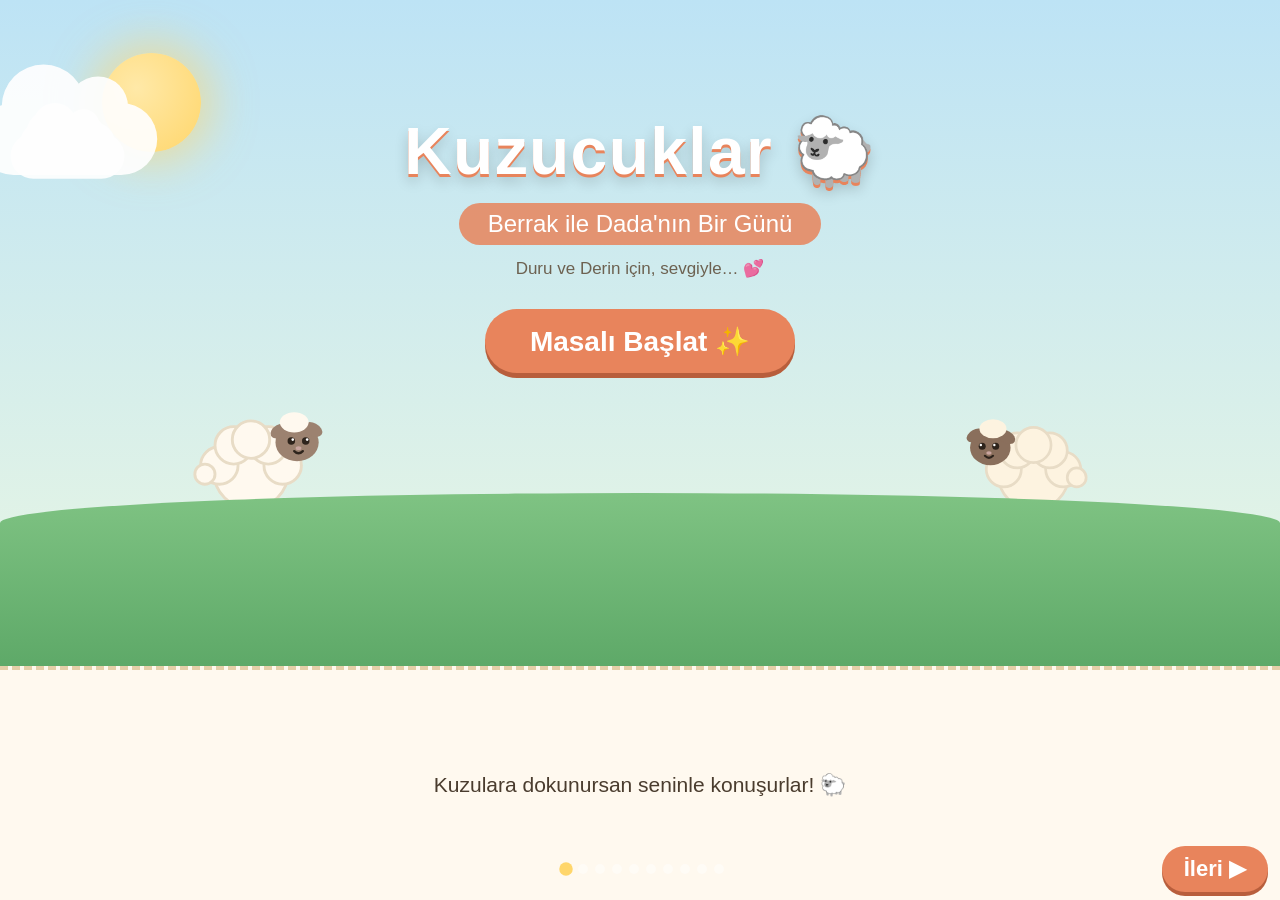
==== index.html @ c17f8ffd "Kuzucuklar: animasyonlu interaktif masal kitabı ve hikaye Co-Authored-By: Claude Fable 5 <noreply@an" ====
<!DOCTYPE html>
<html lang="tr">
<head>
<meta charset="UTF-8">
<meta name="viewport" content="width=device-width, initial-scale=1.0">
<title>Kuzucuklar — Berrak ile Dada</title>
</head>
<body>
<style>
  :root{
    --sky-morning-a:#BDE3F5; --sky-morning-b:#EAF7E3;
    --sky-day-a:#8ECDEB;     --sky-day-b:#CDEDF7;
    --sky-sunset-a:#FF9A76;  --sky-sunset-b:#FFD3A0;
    --sky-night-a:#26315E;   --sky-night-b:#4A5590;
    --grass:#7FC383; --grass-dark:#5EA968;
    --wool:#FFF9EF; --ink:#4A3C2E; --sun:#FFD66B;
    --panel:#FFF9EF; --accent:#E8845C;
  }
  *{box-sizing:border-box; -webkit-tap-highlight-color:transparent;}
  html,body{height:100%; margin:0; overflow:hidden;}
  body{
    font-family:"Comic Sans MS","Segoe UI Rounded","Segoe UI",sans-serif;
    color:var(--ink); background:#26315E;
    user-select:none;
  }

  #book{position:fixed; inset:0;}
  .scene{
    position:absolute; inset:0; display:flex; flex-direction:column;
    opacity:0; pointer-events:none; transition:opacity .8s ease;
  }
  .scene.active{opacity:1; pointer-events:auto;}

  .sky{position:relative; flex:1; overflow:hidden;}
  .scene[data-sky="morning"] .sky{background:linear-gradient(var(--sky-morning-a),var(--sky-morning-b));}
  .scene[data-sky="day"]     .sky{background:linear-gradient(var(--sky-day-a),var(--sky-day-b));}
  .scene[data-sky="sunset"]  .sky{background:linear-gradient(#B96A9A 0%,var(--sky-sunset-a) 45%,var(--sky-sunset-b) 100%);}
  .scene[data-sky="night"]   .sky{background:linear-gradient(#161D3E,var(--sky-night-a) 60%,var(--sky-night-b));}

  .ground{
    position:absolute; left:0; right:0; bottom:0; height:26%;
    background:linear-gradient(var(--grass),var(--grass-dark));
    border-radius:50% 50% 0 0 / 30px 30px 0 0;
  }
  .scene[data-sky="sunset"] .ground{filter:hue-rotate(-14deg) brightness(.92);}
  .scene[data-sky="night"]  .ground{filter:brightness(.45) saturate(.7);}

  /* ---------- text panel ---------- */
  .panel{
    background:var(--panel); padding:14px 18px calc(14px + env(safe-area-inset-bottom,0px));
    border-top:4px dashed #E5CFA8;
    display:flex; flex-direction:column; gap:8px; align-items:center;
    min-height:26vh; max-height:44vh; justify-content:center;
  }
  .panel p{
    margin:0; max-width:34em; text-align:center;
    font-size:clamp(15px,2.6vmin,21px); line-height:1.55;
  }
  .panel .speak{color:var(--accent); font-weight:bold;}
  .hint{font-size:clamp(11px,1.9vmin,14px); opacity:.55;}

  /* ---------- navigation ---------- */
  #nav{
    position:fixed; left:0; right:0; bottom:0; z-index:50;
    display:flex; align-items:center; justify-content:space-between;
    padding:8px 12px calc(8px + env(safe-area-inset-bottom,0px));
    pointer-events:none;
  }
  #nav button{
    pointer-events:auto; border:none; cursor:pointer;
    background:var(--accent); color:#fff;
    font-family:inherit; font-size:clamp(16px,3vmin,22px); font-weight:bold;
    padding:10px 22px; border-radius:999px;
    box-shadow:0 4px 0 #B85E3C; transition:transform .1s;
  }
  #nav button:active{transform:translateY(3px); box-shadow:0 1px 0 #B85E3C;}
  #nav button:focus-visible{outline:3px solid #fff; outline-offset:2px;}
  #nav button[disabled]{opacity:0; pointer-events:none;}
  #dots{display:flex; gap:7px;}
  #dots i{width:10px; height:10px; border-radius:50%; background:#fff; opacity:.45; transition:.3s;}
  #dots i.on{opacity:1; transform:scale(1.35); background:var(--sun);}

  /* ---------- sun & moon ---------- */
  .sun{
    position:absolute; width:11vmin; height:11vmin; border-radius:50%;
    background:radial-gradient(circle at 35% 35%,#FFE9A8,var(--sun));
    box-shadow:0 0 40px 12px rgba(255,214,107,.55);
    animation:sunbreathe 5s ease-in-out infinite;
  }
  @keyframes sunbreathe{50%{transform:scale(1.06);}}
  .moon{
    position:absolute; width:9vmin; height:9vmin; border-radius:50%;
    background:radial-gradient(circle at 38% 34%,#FFFDF2,#F3E9C8);
    box-shadow:0 0 34px 10px rgba(243,233,200,.35);
  }
  .moon::after{content:""; position:absolute; width:2vmin; height:2vmin; border-radius:50%;
    background:rgba(0,0,0,.06); left:28%; top:42%;
    box-shadow:3vmin -1.6vmin 0 -.4vmin rgba(0,0,0,.05);}

  /* ---------- clouds ---------- */
  .cloud{
    position:absolute; height:6vmin; width:15vmin; border-radius:999px; background:#fff;
    opacity:.92; animation:drift linear infinite;
  }
  .cloud::before,.cloud::after{content:""; position:absolute; background:#fff; border-radius:50%;}
  .cloud::before{width:7vmin;height:7vmin; left:2vmin; top:-3.2vmin;}
  .cloud::after{width:5vmin;height:5vmin; left:7.5vmin; top:-2.2vmin;}
  @keyframes drift{from{transform:translateX(-25vw);} to{transform:translateX(115vw);}}

  /* ---------- stars ---------- */
  .star{position:absolute; width:.7vmin; height:.7vmin; background:#FFF6D8; border-radius:50%;
    animation:twinkle 2.4s ease-in-out infinite;}
  @keyframes twinkle{50%{opacity:.15; transform:scale(.6);}}

  /* ---------- barn ---------- */
  .barn{position:absolute; bottom:20%; width:26vmin; height:20vmin;}
  .barn .body{position:absolute; inset:32% 6% 0; background:#C96A4B; border-radius:6px 6px 0 0;}
  .barn .roof{position:absolute; top:0; left:0; right:0; height:42%;
    background:#8E4B33; clip-path:polygon(50% 0,100% 100%,0 100%);}
  .barn .door{position:absolute; bottom:0; left:36%; width:28%; height:44%;
    background:#7A4029; border-radius:8px 8px 0 0;}
  .barn .win{position:absolute; top:44%; width:16%; height:18%; background:#FFE9A8;
    border-radius:4px; border:3px solid #8E4B33;}
  .barn .win.l{left:10%;} .barn .win.r{right:10%;}

  /* ---------- characters (SVG kept in defs, used via <use>) ---------- */
  .actor{position:absolute; cursor:pointer; transform-origin:50% 100%;}
  .actor svg{display:block; width:100%; height:100%; overflow:visible;}
  .actor.flip svg{transform:scaleX(-1);}
  .actor .bubble{
    position:absolute; left:50%; top:-2.2em; transform:translateX(-50%) scale(0);
    background:#fff; color:var(--ink); font-weight:bold;
    font-size:clamp(13px,2.4vmin,18px);
    padding:.25em .8em; border-radius:999px; white-space:nowrap;
    box-shadow:0 2px 6px rgba(0,0,0,.18); transition:transform .25s;
    pointer-events:none;
  }
  .actor.talking .bubble{transform:translateX(-50%) scale(1);}
  .actor.jump{animation:jump .55s ease;}
  @keyframes jump{35%{transform:translateY(-4.5vmin) rotate(-4deg);} 70%{transform:translateY(0) rotate(2deg);}}
  .bob{animation:bob 2.6s ease-in-out infinite;}
  @keyframes bob{50%{transform:translateY(-1.1vmin);}}
  .hop{animation:hop 1.6s ease-in-out infinite;}
  @keyframes hop{0%,100%{transform:translateY(0);} 30%{transform:translateY(-2.4vmin);} 55%{transform:translateY(0);}}
  .sleepy{animation:sleepy 4s ease-in-out infinite;}
  @keyframes sleepy{50%{transform:scale(1.03,0.97);}}

  .zzz{position:absolute; font-weight:bold; color:#FFF6D8; opacity:0;
    animation:zfloat 3.2s ease-in-out infinite; font-size:clamp(14px,3vmin,22px);}
  @keyframes zfloat{
    0%{opacity:0; transform:translateY(0) rotate(0);}
    25%{opacity:.9;}
    100%{opacity:0; transform:translateY(-7vmin) rotate(14deg);}
  }

  /* cloud animals (scene 6) */
  .cloudAnimal{position:absolute; cursor:pointer; opacity:.95; transition:transform .3s;}
  .cloudAnimal:active{transform:scale(1.08);}
  .cloudAnimal svg{width:100%; height:100%; overflow:visible;}

  /* lake */
  .lake{
    position:absolute; bottom:6%; left:50%; transform:translateX(-50%);
    width:70vmin; max-width:88vw; height:14vmin;
    background:radial-gradient(ellipse at 50% 30%,#BDE8F5,#6FB9DB);
    border-radius:50%; box-shadow:inset 0 4px 12px rgba(255,255,255,.5);
    overflow:hidden;
  }
  .ripple{position:absolute; border:2px solid rgba(255,255,255,.7); border-radius:50%;
    animation:ripple 2.6s ease-out infinite;}
  @keyframes ripple{from{transform:scale(.2); opacity:.9;} to{transform:scale(1.6); opacity:0;}}
  .splash{position:absolute; font-size:clamp(16px,3.4vmin,26px); pointer-events:none;
    animation:splashUp .8s ease-out forwards;}
  @keyframes splashUp{
    0%{opacity:1; transform:translateY(0) scale(.6);}
    100%{opacity:0; transform:translateY(-9vmin) scale(1.2);}
  }

  /* butterfly */
  .butterfly{position:absolute; font-size:clamp(16px,3vmin,24px); animation:flutter 9s ease-in-out infinite;}
  @keyframes flutter{
    0%,100%{transform:translate(0,0) rotate(-8deg);}
    25%{transform:translate(9vmin,-5vmin) rotate(8deg);}
    50%{transform:translate(2vmin,-9vmin) rotate(-6deg);}
    75%{transform:translate(-7vmin,-4vmin) rotate(6deg);}
  }

  /* title scene */
  .titleWrap{position:absolute; inset:0; display:flex; flex-direction:column;
    align-items:center; justify-content:center; gap:1.4vmin; text-align:center; padding:0 5vw 20vh;}
  .titleWrap h1{
    margin:0; font-size:clamp(30px,8.5vmin,66px); color:#fff; letter-spacing:.02em;
    text-shadow:0 3px 0 #E8845C, 0 7px 14px rgba(0,0,0,.18);
    animation:titlePop 1s cubic-bezier(.2,1.6,.4,1) both;
  }
  .titleWrap .sub{
    font-size:clamp(15px,3vmin,24px); color:#fff; background:rgba(232,132,92,.85);
    padding:.3em 1.2em; border-radius:999px; animation:titlePop 1s .25s cubic-bezier(.2,1.6,.4,1) both;
  }
  .titleWrap .dedic{font-size:clamp(12px,2.2vmin,17px); color:#5C4A36; opacity:.85;
    animation:titlePop 1s .5s both;}
  @keyframes titlePop{from{opacity:0; transform:scale(.4) translateY(4vmin);}}

  #startBtn{
    margin-top:2vmin; border:none; cursor:pointer; font-family:inherit; font-weight:bold;
    font-size:clamp(18px,3.6vmin,28px); color:#fff; background:var(--accent);
    padding:.55em 1.6em; border-radius:999px; box-shadow:0 5px 0 #B85E3C;
    animation:titlePop 1s .7s both, wiggle 2.4s 1.8s ease-in-out infinite;
  }
  #startBtn:active{transform:translateY(4px); box-shadow:0 1px 0 #B85E3C;}
  @keyframes wiggle{0%,100%{rotate:0deg;} 8%{rotate:-3deg;} 16%{rotate:3deg;} 24%{rotate:0deg;}}

  .theEnd{
    position:absolute; left:50%; top:32%; transform:translateX(-50%);
    font-size:clamp(26px,7vmin,54px); color:#FFF6D8; font-weight:bold;
    text-shadow:0 3px 10px rgba(0,0,0,.4); animation:titlePop 1.2s .4s both;
    white-space:nowrap;
  }

  @media (prefers-reduced-motion:reduce){
    *,*::before,*::after{animation-duration:.01s !important; animation-iteration-count:1 !important; transition-duration:.01s !important;}
  }
</style>

<!-- =============== SVG character library =============== -->
<svg width="0" height="0" style="position:absolute" aria-hidden="true">
  <defs>
    <!-- fluffy sheep body: params via CSS vars on <use> parent -->
    <g id="sheep">
      <!-- legs -->
      <rect x="34" y="78" width="8" height="20" rx="4" fill="#6B5442"/>
      <rect x="58" y="78" width="8" height="20" rx="4" fill="#6B5442"/>
      <!-- wool -->
      <g fill="var(--woolC,#FFF9EF)" stroke="#E8DCC6" stroke-width="2">
        <circle cx="50" cy="62" r="26"/>
        <circle cx="28" cy="58" r="13"/>
        <circle cx="72" cy="58" r="13"/>
        <circle cx="38" cy="44" r="13"/>
        <circle cx="62" cy="44" r="13"/>
        <circle cx="50" cy="40" r="13"/>
      </g>
      <!-- tail -->
      <circle cx="18" cy="64" r="7" fill="var(--woolC,#FFF9EF)" stroke="#E8DCC6" stroke-width="2"/>
      <!-- head -->
      <g>
        <ellipse cx="82" cy="42" rx="15" ry="13" fill="var(--faceC,#8A7160)"/>
        <ellipse cx="70" cy="34" rx="7" ry="4.5" fill="var(--faceC,#8A7160)" transform="rotate(-30 70 34)"/>
        <ellipse cx="93" cy="33" rx="7" ry="4.5" fill="var(--faceC,#8A7160)" transform="rotate(28 93 33)"/>
        <circle cx="50" cy="30" r="0" fill="none"/>
        <ellipse cx="80" cy="28" rx="10" ry="7" fill="var(--woolC,#FFF9EF)"/>
        <circle cx="78" cy="41" r="2.6" fill="#2E241C"/>
        <circle cx="88" cy="41" r="2.6" fill="#2E241C"/>
        <circle cx="79" cy="40" r="0.9" fill="#fff"/>
        <circle cx="89" cy="40" r="0.9" fill="#fff"/>
        <path d="M80 48 q3 3 6 0" stroke="#2E241C" stroke-width="1.6" fill="none" stroke-linecap="round"/>
        <ellipse cx="83" cy="46" rx="2" ry="1.3" fill="#C9A5A0"/>
      </g>
    </g>
    <!-- ram (Barış abi): sheep + horns -->
    <g id="ram">
      <use href="#sheep"/>
      <path d="M70 26 a8 8 0 1 0 8 -10" fill="none" stroke="#B08D57" stroke-width="5" stroke-linecap="round"/>
      <path d="M94 26 a8 8 0 1 1 -8 -10" fill="none" stroke="#B08D57" stroke-width="5" stroke-linecap="round"/>
    </g>
    <!-- chick -->
    <g id="chick">
      <ellipse cx="50" cy="66" rx="22" ry="20" fill="#FFDE6B"/>
      <circle cx="50" cy="40" r="15" fill="#FFDE6B"/>
      <circle cx="45" cy="38" r="2.4" fill="#2E241C"/>
      <circle cx="55" cy="38" r="2.4" fill="#2E241C"/>
      <polygon points="47,45 53,45 50,51" fill="#F59B42"/>
      <ellipse cx="32" cy="64" rx="8" ry="12" fill="#F5C94C" transform="rotate(18 32 64)"/>
      <ellipse cx="68" cy="64" rx="8" ry="12" fill="#F5C94C" transform="rotate(-18 68 64)"/>
      <rect x="42" y="84" width="4" height="9" rx="2" fill="#F59B42"/>
      <rect x="54" y="84" width="4" height="9" rx="2" fill="#F59B42"/>
    </g>
    <!-- cloud rabbit -->
    <g id="cloudRabbit" fill="#fff">
      <ellipse cx="55" cy="60" rx="34" ry="20"/>
      <circle cx="86" cy="50" r="14"/>
      <ellipse cx="80" cy="26" rx="6" ry="16" transform="rotate(-12 80 26)"/>
      <ellipse cx="94" cy="27" rx="6" ry="16" transform="rotate(10 94 27)"/>
      <circle cx="24" cy="58" r="9"/>
    </g>
    <!-- cloud sheep -->
    <g id="cloudSheep" fill="#fff">
      <ellipse cx="50" cy="58" rx="32" ry="19"/>
      <circle cx="30" cy="46" r="12"/>
      <circle cx="50" cy="42" r="13"/>
      <circle cx="70" cy="46" r="12"/>
      <circle cx="85" cy="56" r="10"/>
    </g>
  </defs>
</svg>

<div id="book" aria-live="polite"></div>

<div id="nav">
  <button id="prevBtn" aria-label="Önceki sayfa">◀ Geri</button>
  <div id="dots" aria-hidden="true"></div>
  <button id="nextBtn" aria-label="Sonraki sayfa">İleri ▶</button>
</div>

<script>
"use strict";
/* ---------- tiny sound engine (soft, kid-friendly) ---------- */
let actx=null;
function tone(freq,dur,type,vol,slideTo){
  try{
    actx=actx||new (window.AudioContext||window.webkitAudioContext)();
    if(actx.state==="suspended")actx.resume();
    const o=actx.createOscillator(),g=actx.createGain(),t=actx.currentTime;
    o.type=type||"sine"; o.frequency.setValueAtTime(freq,t);
    if(slideTo)o.frequency.exponentialRampToValueAtTime(slideTo,t+dur);
    g.gain.setValueAtTime(0.0001,t);
    g.gain.exponentialRampToValueAtTime(vol||.12,t+.02);
    g.gain.exponentialRampToValueAtTime(0.0001,t+dur);
    o.connect(g).connect(actx.destination); o.start(t); o.stop(t+dur+.05);
  }catch(e){}
}
const sndMee =()=>{tone(430,.28,"triangle",.14,300); setTimeout(()=>tone(380,.22,"triangle",.1,280),120);};
const sndCik =()=>{tone(1200,.09,"sine",.1,1500); setTimeout(()=>tone(1300,.09,"sine",.09,1600),110);};
const sndPage=()=>{tone(520,.12,"sine",.06,700);};
const sndPop =()=>{tone(300,.15,"sine",.1,600);};
const sndSplash=()=>{tone(900,.25,"sine",.08,200);};

/* ---------- characters ---------- */
const CHAR={
  berrak:{sym:"sheep", wool:"#FFF9EF", face:"#9C8270", say:"Mee! Ben Berrak! 🌼"},
  dada:  {sym:"sheep", wool:"#FDF3E0", face:"#8A6F5C", say:"Mee mee! Ben Dada! ⭐"},
  ay:    {sym:"sheep", wool:"#F6EFE4", face:"#7C6553", say:"Kuzularım benim... 💛"},
  beyaz: {sym:"sheep", wool:"#FFFFFF", face:"#A08876", say:"Merhaba canlarım! 🌸"},
  baris: {sym:"ram",   wool:"#EFE6D4", face:"#6E584A", say:"Hadi oynayalım! 💪"},
  baba:  {sym:"ram",   wool:"#E4D9C4", face:"#5E4A3C", say:"Hoş geldiniz yavrularım!"},
  chick: {sym:"chick", say:"Cik cik cik! 🐤"}
};
function actor(name,cls,style,anim){
  const c=CHAR[name];
  return `<div class="actor ${anim||""} ${cls||""}" data-say="${c.say}" data-kind="${c.sym}"
    style="${style};--woolC:${c.wool||"#fff"};--faceC:${c.face||"#888"}" role="button" tabindex="0" aria-label="${name}">
    <svg viewBox="0 0 100 100"><use href="#${c.sym}"/></svg>
    <span class="bubble"></span>
  </div>`;
}
function clouds(n,skyH){
  let s="";
  for(let i=0;i<n;i++){
    const top=5+Math.random()*(skyH||30), dur=40+Math.random()*40, delay=-Math.random()*dur, sc=.6+Math.random()*.8;
    s+=`<div class="cloud" style="top:${top}%;animation-duration:${dur}s;animation-delay:${delay}s;transform:scale(${sc})"></div>`;
  }
  return s;
}
function stars(n){
  let s="";
  for(let i=0;i<n;i++)
    s+=`<div class="star" style="left:${Math.random()*100}%;top:${Math.random()*60}%;animation-delay:${(Math.random()*2.4).toFixed(2)}s"></div>`;
  return s;
}

/* ---------- pages ---------- */
const pages=[
{ sky:"morning", title:true, html:`
  <div class="sun" style="top:8%; left:8%"></div>
  ${clouds(3,25)}
  <div class="titleWrap">
    <h1>Kuzucuklar 🐑</h1>
    <div class="sub">Berrak ile Dada'nın Bir Günü</div>
    <div class="dedic">Duru ve Derin için, sevgiyle… 💕</div>
    <button id="startBtn">Masalı Başlat ✨</button>
  </div>
  ${actor("berrak","","left:14%; bottom:21%; width:16vmin; height:16vmin","hop")}
  ${actor("dada","flip","right:14%; bottom:21%; width:15vmin; height:15vmin","hop")}
  <div class="ground"></div>`,
  text:`Kuzulara dokunursan seninle konuşurlar! 🐑`},

{ sky:"morning", html:`
  <div class="sun" style="top:7%; left:6%"></div>
  ${clouds(3,25)}
  <div class="barn" style="left:6%"><div class="roof"></div><div class="body"></div><div class="win l"></div><div class="win r"></div><div class="door"></div></div>
  ${actor("ay","","left:38%; bottom:21%; width:19vmin; height:19vmin","bob")}
  ${actor("berrak","flip","left:58%; bottom:20%; width:13vmin; height:13vmin","bob")}
  ${actor("dada","flip","left:72%; bottom:20%; width:12vmin; height:12vmin","hop")}
  <div class="butterfly" style="left:30%; top:30%">🦋</div>
  <div class="ground"></div>`,
  text:`Güneş, çiftliğin üzerine tatlı bir sıcaklık bırakırken, küçük kuzular <b>Berrak</b> ve <b>Dada</b> heyecanla uyandılar. <span class="speak">"Hadi dışarı çıkalım!"</span> diye zıpladı Dada. Anneleri <b>Ay</b> gülümsedi: <span class="speak">"Önce kahvaltı! Sütlerinizi için bakalım."</span> 🥛`},

{ sky:"morning", html:`
  <div class="sun" style="top:7%; left:6%"></div>
  ${clouds(3,25)}
  ${actor("beyaz","","left:12%; bottom:21%; width:18vmin; height:18vmin","bob")}
  ${actor("dada","flip","left:44%; bottom:20%; width:12vmin; height:12vmin","hop")}
  ${actor("berrak","flip","left:60%; bottom:20%; width:13vmin; height:13vmin","bob")}
  <div class="butterfly" style="left:70%; top:26%">🦋</div>
  <div class="ground"></div>`,
  text:`Sürünün en güzel koyunu <b>Beyaz teyze</b> geldi. <span class="speak">"Bugün ne yapıyorsunuz bakalım?"</span> Dada hemen atıldı: <span class="speak">"Saklambaç oynayalım!"</span> Beyaz teyze güldü: <span class="speak">"Ama dikkatli ol Dada, geçen sefer kümese dalıp mahsur kalmıştın!"</span> 🙈`},

{ sky:"day", html:`
  <div class="sun" style="top:6%; right:8%"></div>
  ${clouds(4,28)}
  ${actor("baris","","left:8%; bottom:21%; width:21vmin; height:21vmin","bob")}
  ${actor("chick","flip","left:46%; bottom:19%; width:8vmin; height:8vmin","hop")}
  ${actor("chick","flip","left:55%; bottom:19%; width:7vmin; height:7vmin","hop")}
  ${actor("chick","flip","left:63%; bottom:19%; width:7.5vmin; height:7.5vmin","hop")}
  ${actor("dada","flip","left:76%; bottom:20%; width:12vmin; height:12vmin","bob")}
  <div class="ground"></div>`,
  text:`Derken güçlü ve bilge koç <b>Barış abi</b> geldi! <span class="speak">"Bugün oyun oynayalım mı?"</span> Dada civcivlerle yarışmak istedi. Barış abi onun başını okşadı: <span class="speak">"Civcivler küçüktür, onlarla nazik olmalısın. Sonra sizi saklı göle götüreceğim!"</span> 🐤 <i>(Civcivlere dokun bakalım ne diyorlar!)</i>`},

{ sky:"day", html:`
  <div class="sun" style="top:6%; right:8%"></div>
  ${clouds(4,28)}
  ${actor("dada","flip","left:10%; bottom:19%; width:12vmin; height:12vmin","hop")}
  ${actor("berrak","flip","left:28%; bottom:20%; width:13vmin; height:13vmin","hop")}
  ${actor("beyaz","flip","left:48%; bottom:21%; width:17vmin; height:17vmin","hop")}
  ${actor("baris","flip","left:70%; bottom:21%; width:20vmin; height:20vmin","hop")}
  <div style="position:absolute; left:6%; bottom:18%; font-size:8vmin" aria-hidden="true">🌾</div>
  <div class="ground"></div>`,
  text:`Göle gitmeden önce çiftlikte kocaman bir yarış başladı! Dada en önde koşarken birden yuvarlandı ve samanların içine düştü: <span class="speak">"Tosss!"</span> 😄 Hepsi kahkahalarla güldü. Barış ve Beyaz da sanki birer kuzu gibi zıplayıp eğleniyordu!`},

{ sky:"day", html:`
  <div class="sun" style="top:5%; left:8%"></div>
  ${clouds(3,20)}
  <div class="lake" id="lake">
    <div class="ripple" style="left:20%;top:30%;width:12vmin;height:4vmin"></div>
    <div class="ripple" style="left:55%;top:45%;width:10vmin;height:3.4vmin;animation-delay:1.2s"></div>
  </div>
  ${actor("berrak","flip","left:20%; bottom:16%; width:12vmin; height:12vmin","hop")}
  ${actor("dada","","left:66%; bottom:16%; width:11.5vmin; height:11.5vmin","hop")}
  ${actor("baris","","left:4%; bottom:20%; width:18vmin; height:18vmin","bob")}
  ${actor("beyaz","flip","right:3%; bottom:20%; width:16vmin; height:16vmin","bob")}
  <div class="ground" style="height:14%"></div>`,
  text:`Öğleden sonra hep birlikte <b>saklı göle</b> gittiler! Berrak ve Dada suyun sığ kısmında zıplayıp Beyaz teyzeyi ve Barış abiyi ıslatmaya çalıştı. 💦 <i>(Göle dokun, su sıçrasın!)</i>`},

{ sky:"day", html:`
  <div class="sun" style="top:5%; right:6%"></div>
  <div class="cloudAnimal" id="cloudR" style="left:12%; top:12%; width:26vmin; height:22vmin" role="button" tabindex="0" aria-label="tavşan bulut">
    <svg viewBox="0 0 110 90"><use href="#cloudRabbit"/></svg></div>
  <div class="cloudAnimal" id="cloudS" style="right:12%; top:26%; width:26vmin; height:20vmin" role="button" tabindex="0" aria-label="koyun bulut">
    <svg viewBox="0 0 100 85"><use href="#cloudSheep"/></svg></div>
  ${actor("berrak","","left:24%; bottom:19%; width:13vmin; height:13vmin","bob")}
  ${actor("dada","flip","left:56%; bottom:19%; width:12vmin; height:12vmin","bob")}
  <div class="ground"></div>`,
  text:`Su oyunundan yorulunca ağaçların gölgesine uzandılar ve bulutları hayvanlara benzettiler. Berrak: <span class="speak">"Şuna bakın! O bir tavşan!"</span> 🐰 Dada: <span class="speak">"O değil, o kesinlikle bir koyun!"</span> 🐑 <i>(Bulutlara dokun — sence hangisi?)</i>`},

{ sky:"sunset", html:`
  <div class="sun" style="bottom:24%; left:44%; background:radial-gradient(circle at 35% 35%,#FFC97A,#FF8E5A); box-shadow:0 0 50px 16px rgba(255,142,90,.5)"></div>
  ${clouds(3,20)}
  <div class="barn" style="right:5%"><div class="roof"></div><div class="body"></div><div class="win l"></div><div class="win r"></div><div class="door"></div></div>
  ${actor("baba","flip","right:28%; bottom:21%; width:21vmin; height:21vmin","bob")}
  ${actor("dada","","left:14%; bottom:20%; width:12vmin; height:12vmin","hop")}
  ${actor("berrak","","left:28%; bottom:20%; width:13vmin; height:13vmin","hop")}
  <div class="ground"></div>`,
  text:`Akşam olunca gökyüzü turuncu ve pembeye büründü. Ahırın kapısında <b>babaları</b> onları bekliyordu! Kuzular koşarak yanına gitti. Baba sordu: <span class="speak">"Bakalım bugün kim en çok eğlendi?"</span> Dada kocaman zıpladı: <span class="speak">"Ben! Ama Berrak da çok eğlendi!"</span> 🧡`},

{ sky:"night", html:`
  ${stars(26)}
  <div class="moon" style="top:8%; right:10%"></div>
  ${actor("ay","","left:16%; bottom:20%; width:18vmin; height:18vmin","sleepy")}
  ${actor("berrak","flip","left:40%; bottom:19%; width:12vmin; height:12vmin","sleepy")}
  ${actor("dada","flip","left:54%; bottom:19%; width:11vmin; height:11vmin","sleepy")}
  ${actor("beyaz","flip","left:70%; bottom:20%; width:15vmin; height:15vmin","sleepy")}
  <div class="zzz" style="left:44%; bottom:38%">Z</div>
  <div class="zzz" style="left:58%; bottom:36%; animation-delay:1.1s">z</div>
  <div class="zzz" style="left:50%; bottom:40%; animation-delay:2s">z</div>
  <div class="ground"></div>`,
  text:`Ay anne sordu: <span class="speak">"Bugün neler yaptınız bakalım?"</span> Berrak gülümsedi: <span class="speak">"Dada civcivlerle nazikçe oynamayı öğrendi!"</span> Beyaz teyze başını salladı: <span class="speak">"Aile olmak, birbirimizden öğrenmek demektir."</span> 💛`},

{ sky:"night", html:`
  ${stars(34)}
  <div class="moon" style="top:7%; left:10%"></div>
  <div class="theEnd">İyi geceler! 🌙 SON</div>
  ${actor("berrak","","left:34%; bottom:19%; width:12vmin; height:12vmin","sleepy")}
  ${actor("dada","flip","left:52%; bottom:19%; width:11vmin; height:11vmin","sleepy")}
  <div class="zzz" style="left:42%; bottom:36%">Z</div>
  <div class="zzz" style="left:56%; bottom:34%; animation-delay:1.4s">z</div>
  <div class="ground"></div>`,
  text:`O gece, çiftliğin en güvenli ve huzurlu köşesinde, sıcacık bir aile sevgisi içinde uykuya daldılar… 🌟 <b>Duru ve Derin, iyi geceler!</b>`,
  restart:true}
];

/* ---------- build book ---------- */
const book=document.getElementById("book"), dots=document.getElementById("dots");
pages.forEach((p,i)=>{
  const s=document.createElement("section");
  s.className="scene"; s.dataset.sky=p.sky;
  s.innerHTML=`<div class="sky">${p.html}</div>
    <div class="panel">
      <p>${p.text}</p>
      ${p.restart?'<button id="restartBtn" style="border:none;cursor:pointer;font-family:inherit;font-weight:bold;font-size:clamp(15px,2.8vmin,20px);color:#fff;background:var(--accent);padding:.5em 1.4em;border-radius:999px;box-shadow:0 4px 0 #B85E3C">🔄 Baştan Oku</button>':""}
    </div>`;
  book.appendChild(s);
  const d=document.createElement("i"); dots.appendChild(d);
});

let cur=0;
const scenes=[...document.querySelectorAll(".scene")];
const prevBtn=document.getElementById("prevBtn"), nextBtn=document.getElementById("nextBtn");
function show(i){
  cur=Math.max(0,Math.min(pages.length-1,i));
  scenes.forEach((s,j)=>s.classList.toggle("active",j===cur));
  [...dots.children].forEach((d,j)=>d.classList.toggle("on",j===cur));
  prevBtn.disabled=cur===0;
  nextBtn.disabled=cur===pages.length-1;
  sndPage();
}
prevBtn.onclick=()=>show(cur-1);
nextBtn.onclick=()=>show(cur+1);
document.addEventListener("keydown",e=>{
  if(e.key==="ArrowRight")show(cur+1);
  if(e.key==="ArrowLeft")show(cur-1);
});

/* ---------- interactions ---------- */
function poke(a){
  a.querySelector(".bubble").textContent=a.dataset.say;
  a.classList.remove("jump"); void a.offsetWidth;
  a.classList.add("jump","talking");
  (a.dataset.kind==="chick"?sndCik:sndMee)();
  clearTimeout(a._t);
  a._t=setTimeout(()=>a.classList.remove("talking"),1600);
}
document.addEventListener("click",e=>{
  const a=e.target.closest(".actor"); if(a){poke(a); return;}
  const ca=e.target.closest(".cloudAnimal");
  if(ca){
    sndPop();
    const msg=ca.id==="cloudR"?"Tavşan! 🐰":"Koyun! 🐑";
    let b=ca.querySelector(".bubble");
    if(!b){b=document.createElement("span"); b.className="bubble"; ca.appendChild(b);}
    b.textContent=msg; ca.classList.add("talking");
    ca.classList.remove("jump"); void ca.offsetWidth;
    setTimeout(()=>ca.classList.remove("talking"),1600);
    ca.classList.add("actor");
    return;
  }
  const lake=e.target.closest("#lake");
  if(lake){
    sndSplash();
    const r=lake.getBoundingClientRect();
    const sp=document.createElement("div");
    sp.className="splash"; sp.textContent="💦";
    sp.style.left=((e.clientX-r.left)/r.width*100)+"%";
    sp.style.top=((e.clientY-r.top)/r.height*100)+"%";
    lake.appendChild(sp);
    setTimeout(()=>sp.remove(),900);
    return;
  }
  if(e.target.id==="startBtn"){show(1); return;}
  if(e.target.id==="restartBtn"){show(0); return;}
});
document.addEventListener("keydown",e=>{
  if(e.key==="Enter"||e.key===" "){
    const a=document.activeElement;
    if(a&&a.classList&&a.classList.contains("actor")){e.preventDefault(); poke(a);}
  }
});

show(0);
</script>
</body>
</html>
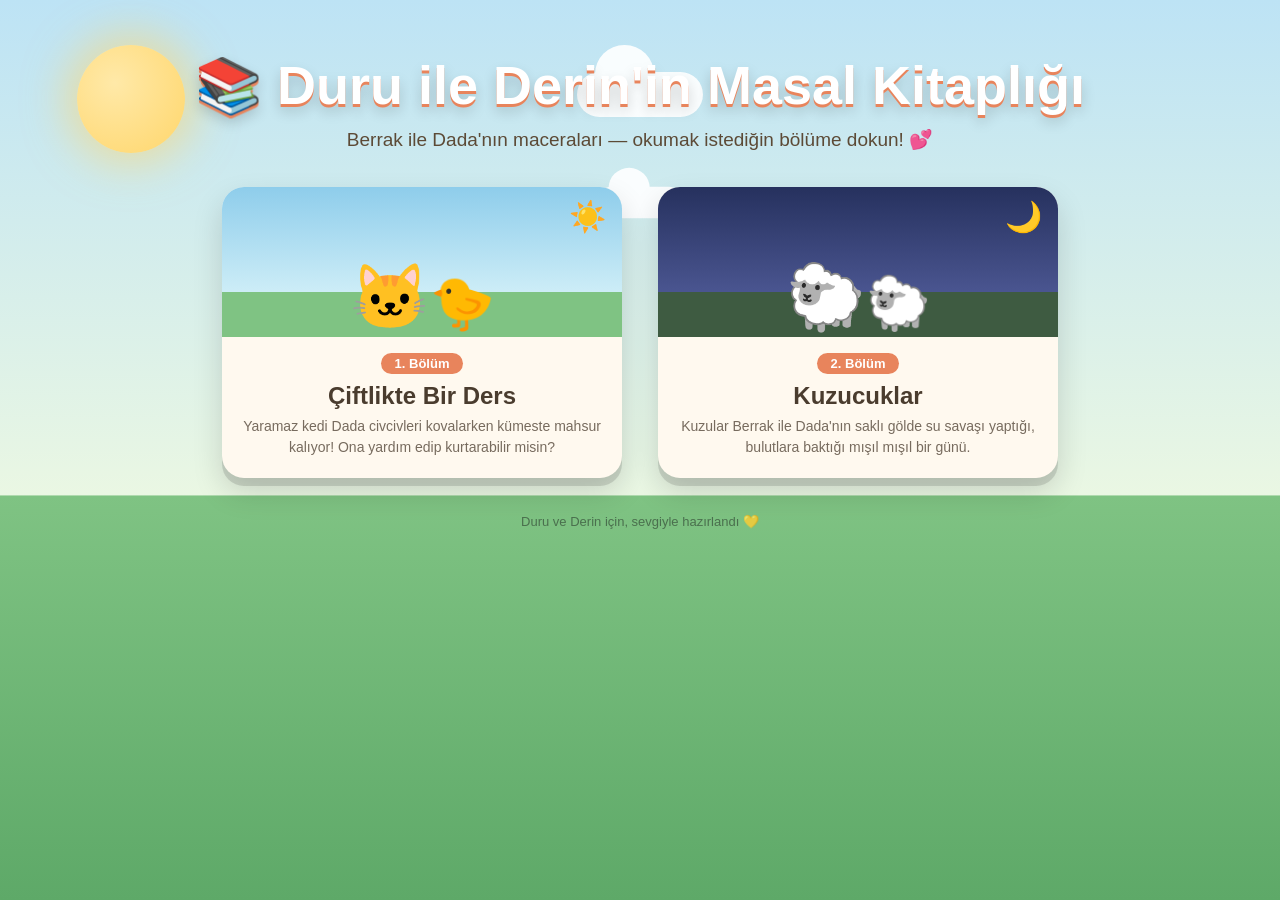
==== commit 2dd39d65: "Profesyonel klasör yapısı: ortak masal motoru, Bölüm 1 (Çiftlikte Bir Ders) animasyonları ve kitaplı" ====
--- a/index.html
+++ b/index.html
@@ -3,558 +3,98 @@
 <head>
 <meta charset="UTF-8">
 <meta name="viewport" content="width=device-width, initial-scale=1.0">
-<title>Kuzucuklar — Berrak ile Dada</title>
+<title>Duru ile Derin'in Masal Kitaplığı</title>
+<style>
+  *{box-sizing:border-box; -webkit-tap-highlight-color:transparent;}
+  html,body{margin:0; min-height:100%;}
+  body{
+    font-family:"Comic Sans MS","Segoe UI Rounded","Segoe UI",sans-serif;
+    color:#4A3C2E; user-select:none;
+    background:linear-gradient(#BDE3F5 0%,#EAF7E3 55%,#7FC383 55.1%,#5EA968 100%);
+    display:flex; flex-direction:column; align-items:center;
+    padding:6vh 5vw 8vh; gap:4vh; overflow-x:hidden;
+  }
+  .sun{position:fixed; top:5vh; left:6vw; width:12vmin; height:12vmin; border-radius:50%;
+    background:radial-gradient(circle at 35% 35%,#FFE9A8,#FFD66B);
+    box-shadow:0 0 40px 12px rgba(255,214,107,.55); animation:breathe 5s ease-in-out infinite;}
+  @keyframes breathe{50%{transform:scale(1.07);}}
+  .cloud{position:fixed; height:5vmin; width:14vmin; border-radius:999px; background:#fff;
+    opacity:.9; animation:drift linear infinite;}
+  .cloud::before{content:""; position:absolute; background:#fff; border-radius:50%;
+    width:6.5vmin; height:6.5vmin; left:2vmin; top:-3vmin;}
+  @keyframes drift{from{transform:translateX(-20vw);} to{transform:translateX(115vw);}}
+
+  header{text-align:center; z-index:1;}
+  h1{margin:0; font-size:clamp(26px,6.5vmin,54px); color:#fff;
+    text-shadow:0 3px 0 #E8845C, 0 7px 14px rgba(0,0,0,.18);
+    animation:pop 1s cubic-bezier(.2,1.6,.4,1) both;}
+  header p{margin:.6em 0 0; font-size:clamp(14px,2.6vmin,19px); color:#5C4A36;
+    animation:pop 1s .25s both;}
+  @keyframes pop{from{opacity:0; transform:scale(.5) translateY(3vmin);}}
+
+  .shelf{display:flex; flex-wrap:wrap; justify-content:center; gap:4vmin; z-index:1; width:100%; max-width:900px;}
+  .card{
+    flex:1 1 280px; max-width:400px; text-decoration:none; color:inherit;
+    background:#FFF9EF; border-radius:22px; overflow:hidden;
+    box-shadow:0 8px 0 rgba(0,0,0,.12), 0 14px 30px rgba(0,0,0,.15);
+    transition:transform .18s ease; animation:pop .9s .45s both;
+  }
+  .card:nth-child(2){animation-delay:.6s;}
+  .card:hover,.card:focus-visible{transform:translateY(-6px) rotate(-.6deg);}
+  .card:focus-visible{outline:4px solid #E8845C; outline-offset:3px;}
+  .cover{height:150px; display:flex; align-items:flex-end; justify-content:center; position:relative; overflow:hidden;}
+  .card.c1 .cover{background:linear-gradient(#8ECDEB,#CDEDF7 70%,#7FC383 70.1%);}
+  .card.c2 .cover{background:linear-gradient(#26315E,#4A5590 70%,#3E5B41 70.1%);}
+  .cover .em{font-size:64px; line-height:1; margin-bottom:8px; animation:hopE 1.8s ease-in-out infinite;}
+  .cover .em.late{animation-delay:.4s; font-size:52px;}
+  @keyframes hopE{0%,100%{transform:translateY(0);} 30%{transform:translateY(-14px);} 55%{transform:translateY(0);}}
+  .cover .moonE{position:absolute; top:12px; right:16px; font-size:30px;}
+  .meta{padding:16px 20px 20px; text-align:center;}
+  .meta .chip{display:inline-block; font-size:13px; font-weight:bold; color:#fff;
+    background:#E8845C; border-radius:999px; padding:3px 14px; margin-bottom:8px;}
+  .meta h2{margin:0 0 6px; font-size:clamp(18px,3.4vmin,24px);}
+  .meta p{margin:0; font-size:14px; opacity:.75; line-height:1.5;}
+  footer{z-index:1; font-size:13px; color:#3E5B41; opacity:.8; text-align:center;}
+  @media (prefers-reduced-motion:reduce){
+    *{animation-duration:.01s !important; animation-iteration-count:1 !important; transition-duration:.01s !important;}
+  }
+</style>
 </head>
 <body>
-<style>
-  :root{
-    --sky-morning-a:#BDE3F5; --sky-morning-b:#EAF7E3;
-    --sky-day-a:#8ECDEB;     --sky-day-b:#CDEDF7;
-    --sky-sunset-a:#FF9A76;  --sky-sunset-b:#FFD3A0;
-    --sky-night-a:#26315E;   --sky-night-b:#4A5590;
-    --grass:#7FC383; --grass-dark:#5EA968;
-    --wool:#FFF9EF; --ink:#4A3C2E; --sun:#FFD66B;
-    --panel:#FFF9EF; --accent:#E8845C;
-  }
-  *{box-sizing:border-box; -webkit-tap-highlight-color:transparent;}
-  html,body{height:100%; margin:0; overflow:hidden;}
-  body{
-    font-family:"Comic Sans MS","Segoe UI Rounded","Segoe UI",sans-serif;
-    color:var(--ink); background:#26315E;
-    user-select:none;
-  }
+  <div class="sun"></div>
+  <div class="cloud" style="top:8vh; animation-duration:55s;"></div>
+  <div class="cloud" style="top:20vh; animation-duration:75s; animation-delay:-30s; transform:scale(.7);"></div>
 
-  #book{position:fixed; inset:0;}
-  .scene{
-    position:absolute; inset:0; display:flex; flex-direction:column;
-    opacity:0; pointer-events:none; transition:opacity .8s ease;
-  }
-  .scene.active{opacity:1; pointer-events:auto;}
+  <header>
+    <h1>📚 Duru ile Derin'in Masal Kitaplığı</h1>
+    <p>Berrak ile Dada'nın maceraları — okumak istediğin bölüme dokun! 💕</p>
+  </header>
 
-  .sky{position:relative; flex:1; overflow:hidden;}
-  .scene[data-sky="morning"] .sky{background:linear-gradient(var(--sky-morning-a),var(--sky-morning-b));}
-  .scene[data-sky="day"]     .sky{background:linear-gradient(var(--sky-day-a),var(--sky-day-b));}
-  .scene[data-sky="sunset"]  .sky{background:linear-gradient(#B96A9A 0%,var(--sky-sunset-a) 45%,var(--sky-sunset-b) 100%);}
-  .scene[data-sky="night"]   .sky{background:linear-gradient(#161D3E,var(--sky-night-a) 60%,var(--sky-night-b));}
+  <div class="shelf">
+    <a class="card c1" href="bolum1/index.html">
+      <div class="cover">
+        <span class="moonE">☀️</span>
+        <span class="em">🐱</span><span class="em late">🐤</span>
+      </div>
+      <div class="meta">
+        <span class="chip">1. Bölüm</span>
+        <h2>Çiftlikte Bir Ders</h2>
+        <p>Yaramaz kedi Dada civcivleri kovalarken kümeste mahsur kalıyor! Ona yardım edip kurtarabilir misin?</p>
+      </div>
+    </a>
+    <a class="card c2" href="bolum2/index.html">
+      <div class="cover">
+        <span class="moonE">🌙</span>
+        <span class="em">🐑</span><span class="em late">🐑</span>
+      </div>
+      <div class="meta">
+        <span class="chip">2. Bölüm</span>
+        <h2>Kuzucuklar</h2>
+        <p>Kuzular Berrak ile Dada'nın saklı gölde su savaşı yaptığı, bulutlara baktığı mışıl mışıl bir günü.</p>
+      </div>
+    </a>
+  </div>
 
-  .ground{
-    position:absolute; left:0; right:0; bottom:0; height:26%;
-    background:linear-gradient(var(--grass),var(--grass-dark));
-    border-radius:50% 50% 0 0 / 30px 30px 0 0;
-  }
-  .scene[data-sky="sunset"] .ground{filter:hue-rotate(-14deg) brightness(.92);}
-  .scene[data-sky="night"]  .ground{filter:brightness(.45) saturate(.7);}
-
-  /* ---------- text panel ---------- */
-  .panel{
-    background:var(--panel); padding:14px 18px calc(14px + env(safe-area-inset-bottom,0px));
-    border-top:4px dashed #E5CFA8;
-    display:flex; flex-direction:column; gap:8px; align-items:center;
-    min-height:26vh; max-height:44vh; justify-content:center;
-  }
-  .panel p{
-    margin:0; max-width:34em; text-align:center;
-    font-size:clamp(15px,2.6vmin,21px); line-height:1.55;
-  }
-  .panel .speak{color:var(--accent); font-weight:bold;}
-  .hint{font-size:clamp(11px,1.9vmin,14px); opacity:.55;}
-
-  /* ---------- navigation ---------- */
-  #nav{
-    position:fixed; left:0; right:0; bottom:0; z-index:50;
-    display:flex; align-items:center; justify-content:space-between;
-    padding:8px 12px calc(8px + env(safe-area-inset-bottom,0px));
-    pointer-events:none;
-  }
-  #nav button{
-    pointer-events:auto; border:none; cursor:pointer;
-    background:var(--accent); color:#fff;
-    font-family:inherit; font-size:clamp(16px,3vmin,22px); font-weight:bold;
-    padding:10px 22px; border-radius:999px;
-    box-shadow:0 4px 0 #B85E3C; transition:transform .1s;
-  }
-  #nav button:active{transform:translateY(3px); box-shadow:0 1px 0 #B85E3C;}
-  #nav button:focus-visible{outline:3px solid #fff; outline-offset:2px;}
-  #nav button[disabled]{opacity:0; pointer-events:none;}
-  #dots{display:flex; gap:7px;}
-  #dots i{width:10px; height:10px; border-radius:50%; background:#fff; opacity:.45; transition:.3s;}
-  #dots i.on{opacity:1; transform:scale(1.35); background:var(--sun);}
-
-  /* ---------- sun & moon ---------- */
-  .sun{
-    position:absolute; width:11vmin; height:11vmin; border-radius:50%;
-    background:radial-gradient(circle at 35% 35%,#FFE9A8,var(--sun));
-    box-shadow:0 0 40px 12px rgba(255,214,107,.55);
-    animation:sunbreathe 5s ease-in-out infinite;
-  }
-  @keyframes sunbreathe{50%{transform:scale(1.06);}}
-  .moon{
-    position:absolute; width:9vmin; height:9vmin; border-radius:50%;
-    background:radial-gradient(circle at 38% 34%,#FFFDF2,#F3E9C8);
-    box-shadow:0 0 34px 10px rgba(243,233,200,.35);
-  }
-  .moon::after{content:""; position:absolute; width:2vmin; height:2vmin; border-radius:50%;
-    background:rgba(0,0,0,.06); left:28%; top:42%;
-    box-shadow:3vmin -1.6vmin 0 -.4vmin rgba(0,0,0,.05);}
-
-  /* ---------- clouds ---------- */
-  .cloud{
-    position:absolute; height:6vmin; width:15vmin; border-radius:999px; background:#fff;
-    opacity:.92; animation:drift linear infinite;
-  }
-  .cloud::before,.cloud::after{content:""; position:absolute; background:#fff; border-radius:50%;}
-  .cloud::before{width:7vmin;height:7vmin; left:2vmin; top:-3.2vmin;}
-  .cloud::after{width:5vmin;height:5vmin; left:7.5vmin; top:-2.2vmin;}
-  @keyframes drift{from{transform:translateX(-25vw);} to{transform:translateX(115vw);}}
-
-  /* ---------- stars ---------- */
-  .star{position:absolute; width:.7vmin; height:.7vmin; background:#FFF6D8; border-radius:50%;
-    animation:twinkle 2.4s ease-in-out infinite;}
-  @keyframes twinkle{50%{opacity:.15; transform:scale(.6);}}
-
-  /* ---------- barn ---------- */
-  .barn{position:absolute; bottom:20%; width:26vmin; height:20vmin;}
-  .barn .body{position:absolute; inset:32% 6% 0; background:#C96A4B; border-radius:6px 6px 0 0;}
-  .barn .roof{position:absolute; top:0; left:0; right:0; height:42%;
-    background:#8E4B33; clip-path:polygon(50% 0,100% 100%,0 100%);}
-  .barn .door{position:absolute; bottom:0; left:36%; width:28%; height:44%;
-    background:#7A4029; border-radius:8px 8px 0 0;}
-  .barn .win{position:absolute; top:44%; width:16%; height:18%; background:#FFE9A8;
-    border-radius:4px; border:3px solid #8E4B33;}
-  .barn .win.l{left:10%;} .barn .win.r{right:10%;}
-
-  /* ---------- characters (SVG kept in defs, used via <use>) ---------- */
-  .actor{position:absolute; cursor:pointer; transform-origin:50% 100%;}
-  .actor svg{display:block; width:100%; height:100%; overflow:visible;}
-  .actor.flip svg{transform:scaleX(-1);}
-  .actor .bubble{
-    position:absolute; left:50%; top:-2.2em; transform:translateX(-50%) scale(0);
-    background:#fff; color:var(--ink); font-weight:bold;
-    font-size:clamp(13px,2.4vmin,18px);
-    padding:.25em .8em; border-radius:999px; white-space:nowrap;
-    box-shadow:0 2px 6px rgba(0,0,0,.18); transition:transform .25s;
-    pointer-events:none;
-  }
-  .actor.talking .bubble{transform:translateX(-50%) scale(1);}
-  .actor.jump{animation:jump .55s ease;}
-  @keyframes jump{35%{transform:translateY(-4.5vmin) rotate(-4deg);} 70%{transform:translateY(0) rotate(2deg);}}
-  .bob{animation:bob 2.6s ease-in-out infinite;}
-  @keyframes bob{50%{transform:translateY(-1.1vmin);}}
-  .hop{animation:hop 1.6s ease-in-out infinite;}
-  @keyframes hop{0%,100%{transform:translateY(0);} 30%{transform:translateY(-2.4vmin);} 55%{transform:translateY(0);}}
-  .sleepy{animation:sleepy 4s ease-in-out infinite;}
-  @keyframes sleepy{50%{transform:scale(1.03,0.97);}}
-
-  .zzz{position:absolute; font-weight:bold; color:#FFF6D8; opacity:0;
-    animation:zfloat 3.2s ease-in-out infinite; font-size:clamp(14px,3vmin,22px);}
-  @keyframes zfloat{
-    0%{opacity:0; transform:translateY(0) rotate(0);}
-    25%{opacity:.9;}
-    100%{opacity:0; transform:translateY(-7vmin) rotate(14deg);}
-  }
-
-  /* cloud animals (scene 6) */
-  .cloudAnimal{position:absolute; cursor:pointer; opacity:.95; transition:transform .3s;}
-  .cloudAnimal:active{transform:scale(1.08);}
-  .cloudAnimal svg{width:100%; height:100%; overflow:visible;}
-
-  /* lake */
-  .lake{
-    position:absolute; bottom:6%; left:50%; transform:translateX(-50%);
-    width:70vmin; max-width:88vw; height:14vmin;
-    background:radial-gradient(ellipse at 50% 30%,#BDE8F5,#6FB9DB);
-    border-radius:50%; box-shadow:inset 0 4px 12px rgba(255,255,255,.5);
-    overflow:hidden;
-  }
-  .ripple{position:absolute; border:2px solid rgba(255,255,255,.7); border-radius:50%;
-    animation:ripple 2.6s ease-out infinite;}
-  @keyframes ripple{from{transform:scale(.2); opacity:.9;} to{transform:scale(1.6); opacity:0;}}
-  .splash{position:absolute; font-size:clamp(16px,3.4vmin,26px); pointer-events:none;
-    animation:splashUp .8s ease-out forwards;}
-  @keyframes splashUp{
-    0%{opacity:1; transform:translateY(0) scale(.6);}
-    100%{opacity:0; transform:translateY(-9vmin) scale(1.2);}
-  }
-
-  /* butterfly */
-  .butterfly{position:absolute; font-size:clamp(16px,3vmin,24px); animation:flutter 9s ease-in-out infinite;}
-  @keyframes flutter{
-    0%,100%{transform:translate(0,0) rotate(-8deg);}
-    25%{transform:translate(9vmin,-5vmin) rotate(8deg);}
-    50%{transform:translate(2vmin,-9vmin) rotate(-6deg);}
-    75%{transform:translate(-7vmin,-4vmin) rotate(6deg);}
-  }
-
-  /* title scene */
-  .titleWrap{position:absolute; inset:0; display:flex; flex-direction:column;
-    align-items:center; justify-content:center; gap:1.4vmin; text-align:center; padding:0 5vw 20vh;}
-  .titleWrap h1{
-    margin:0; font-size:clamp(30px,8.5vmin,66px); color:#fff; letter-spacing:.02em;
-    text-shadow:0 3px 0 #E8845C, 0 7px 14px rgba(0,0,0,.18);
-    animation:titlePop 1s cubic-bezier(.2,1.6,.4,1) both;
-  }
-  .titleWrap .sub{
-    font-size:clamp(15px,3vmin,24px); color:#fff; background:rgba(232,132,92,.85);
-    padding:.3em 1.2em; border-radius:999px; animation:titlePop 1s .25s cubic-bezier(.2,1.6,.4,1) both;
-  }
-  .titleWrap .dedic{font-size:clamp(12px,2.2vmin,17px); color:#5C4A36; opacity:.85;
-    animation:titlePop 1s .5s both;}
-  @keyframes titlePop{from{opacity:0; transform:scale(.4) translateY(4vmin);}}
-
-  #startBtn{
-    margin-top:2vmin; border:none; cursor:pointer; font-family:inherit; font-weight:bold;
-    font-size:clamp(18px,3.6vmin,28px); color:#fff; background:var(--accent);
-    padding:.55em 1.6em; border-radius:999px; box-shadow:0 5px 0 #B85E3C;
-    animation:titlePop 1s .7s both, wiggle 2.4s 1.8s ease-in-out infinite;
-  }
-  #startBtn:active{transform:translateY(4px); box-shadow:0 1px 0 #B85E3C;}
-  @keyframes wiggle{0%,100%{rotate:0deg;} 8%{rotate:-3deg;} 16%{rotate:3deg;} 24%{rotate:0deg;}}
-
-  .theEnd{
-    position:absolute; left:50%; top:32%; transform:translateX(-50%);
-    font-size:clamp(26px,7vmin,54px); color:#FFF6D8; font-weight:bold;
-    text-shadow:0 3px 10px rgba(0,0,0,.4); animation:titlePop 1.2s .4s both;
-    white-space:nowrap;
-  }
-
-  @media (prefers-reduced-motion:reduce){
-    *,*::before,*::after{animation-duration:.01s !important; animation-iteration-count:1 !important; transition-duration:.01s !important;}
-  }
-</style>
-
-<!-- =============== SVG character library =============== -->
-<svg width="0" height="0" style="position:absolute" aria-hidden="true">
-  <defs>
-    <!-- fluffy sheep body: params via CSS vars on <use> parent -->
-    <g id="sheep">
-      <!-- legs -->
-      <rect x="34" y="78" width="8" height="20" rx="4" fill="#6B5442"/>
-      <rect x="58" y="78" width="8" height="20" rx="4" fill="#6B5442"/>
-      <!-- wool -->
-      <g fill="var(--woolC,#FFF9EF)" stroke="#E8DCC6" stroke-width="2">
-        <circle cx="50" cy="62" r="26"/>
-        <circle cx="28" cy="58" r="13"/>
-        <circle cx="72" cy="58" r="13"/>
-        <circle cx="38" cy="44" r="13"/>
-        <circle cx="62" cy="44" r="13"/>
-        <circle cx="50" cy="40" r="13"/>
-      </g>
-      <!-- tail -->
-      <circle cx="18" cy="64" r="7" fill="var(--woolC,#FFF9EF)" stroke="#E8DCC6" stroke-width="2"/>
-      <!-- head -->
-      <g>
-        <ellipse cx="82" cy="42" rx="15" ry="13" fill="var(--faceC,#8A7160)"/>
-        <ellipse cx="70" cy="34" rx="7" ry="4.5" fill="var(--faceC,#8A7160)" transform="rotate(-30 70 34)"/>
-        <ellipse cx="93" cy="33" rx="7" ry="4.5" fill="var(--faceC,#8A7160)" transform="rotate(28 93 33)"/>
-        <circle cx="50" cy="30" r="0" fill="none"/>
-        <ellipse cx="80" cy="28" rx="10" ry="7" fill="var(--woolC,#FFF9EF)"/>
-        <circle cx="78" cy="41" r="2.6" fill="#2E241C"/>
-        <circle cx="88" cy="41" r="2.6" fill="#2E241C"/>
-        <circle cx="79" cy="40" r="0.9" fill="#fff"/>
-        <circle cx="89" cy="40" r="0.9" fill="#fff"/>
-        <path d="M80 48 q3 3 6 0" stroke="#2E241C" stroke-width="1.6" fill="none" stroke-linecap="round"/>
-        <ellipse cx="83" cy="46" rx="2" ry="1.3" fill="#C9A5A0"/>
-      </g>
-    </g>
-    <!-- ram (Barış abi): sheep + horns -->
-    <g id="ram">
-      <use href="#sheep"/>
-      <path d="M70 26 a8 8 0 1 0 8 -10" fill="none" stroke="#B08D57" stroke-width="5" stroke-linecap="round"/>
-      <path d="M94 26 a8 8 0 1 1 -8 -10" fill="none" stroke="#B08D57" stroke-width="5" stroke-linecap="round"/>
-    </g>
-    <!-- chick -->
-    <g id="chick">
-      <ellipse cx="50" cy="66" rx="22" ry="20" fill="#FFDE6B"/>
-      <circle cx="50" cy="40" r="15" fill="#FFDE6B"/>
-      <circle cx="45" cy="38" r="2.4" fill="#2E241C"/>
-      <circle cx="55" cy="38" r="2.4" fill="#2E241C"/>
-      <polygon points="47,45 53,45 50,51" fill="#F59B42"/>
-      <ellipse cx="32" cy="64" rx="8" ry="12" fill="#F5C94C" transform="rotate(18 32 64)"/>
-      <ellipse cx="68" cy="64" rx="8" ry="12" fill="#F5C94C" transform="rotate(-18 68 64)"/>
-      <rect x="42" y="84" width="4" height="9" rx="2" fill="#F59B42"/>
-      <rect x="54" y="84" width="4" height="9" rx="2" fill="#F59B42"/>
-    </g>
-    <!-- cloud rabbit -->
-    <g id="cloudRabbit" fill="#fff">
-      <ellipse cx="55" cy="60" rx="34" ry="20"/>
-      <circle cx="86" cy="50" r="14"/>
-      <ellipse cx="80" cy="26" rx="6" ry="16" transform="rotate(-12 80 26)"/>
-      <ellipse cx="94" cy="27" rx="6" ry="16" transform="rotate(10 94 27)"/>
-      <circle cx="24" cy="58" r="9"/>
-    </g>
-    <!-- cloud sheep -->
-    <g id="cloudSheep" fill="#fff">
-      <ellipse cx="50" cy="58" rx="32" ry="19"/>
-      <circle cx="30" cy="46" r="12"/>
-      <circle cx="50" cy="42" r="13"/>
-      <circle cx="70" cy="46" r="12"/>
-      <circle cx="85" cy="56" r="10"/>
-    </g>
-  </defs>
-</svg>
-
-<div id="book" aria-live="polite"></div>
-
-<div id="nav">
-  <button id="prevBtn" aria-label="Önceki sayfa">◀ Geri</button>
-  <div id="dots" aria-hidden="true"></div>
-  <button id="nextBtn" aria-label="Sonraki sayfa">İleri ▶</button>
-</div>
-
-<script>
-"use strict";
-/* ---------- tiny sound engine (soft, kid-friendly) ---------- */
-let actx=null;
-function tone(freq,dur,type,vol,slideTo){
-  try{
-    actx=actx||new (window.AudioContext||window.webkitAudioContext)();
-    if(actx.state==="suspended")actx.resume();
-    const o=actx.createOscillator(),g=actx.createGain(),t=actx.currentTime;
-    o.type=type||"sine"; o.frequency.setValueAtTime(freq,t);
-    if(slideTo)o.frequency.exponentialRampToValueAtTime(slideTo,t+dur);
-    g.gain.setValueAtTime(0.0001,t);
-    g.gain.exponentialRampToValueAtTime(vol||.12,t+.02);
-    g.gain.exponentialRampToValueAtTime(0.0001,t+dur);
-    o.connect(g).connect(actx.destination); o.start(t); o.stop(t+dur+.05);
-  }catch(e){}
-}
-const sndMee =()=>{tone(430,.28,"triangle",.14,300); setTimeout(()=>tone(380,.22,"triangle",.1,280),120);};
-const sndCik =()=>{tone(1200,.09,"sine",.1,1500); setTimeout(()=>tone(1300,.09,"sine",.09,1600),110);};
-const sndPage=()=>{tone(520,.12,"sine",.06,700);};
-const sndPop =()=>{tone(300,.15,"sine",.1,600);};
-const sndSplash=()=>{tone(900,.25,"sine",.08,200);};
-
-/* ---------- characters ---------- */
-const CHAR={
-  berrak:{sym:"sheep", wool:"#FFF9EF", face:"#9C8270", say:"Mee! Ben Berrak! 🌼"},
-  dada:  {sym:"sheep", wool:"#FDF3E0", face:"#8A6F5C", say:"Mee mee! Ben Dada! ⭐"},
-  ay:    {sym:"sheep", wool:"#F6EFE4", face:"#7C6553", say:"Kuzularım benim... 💛"},
-  beyaz: {sym:"sheep", wool:"#FFFFFF", face:"#A08876", say:"Merhaba canlarım! 🌸"},
-  baris: {sym:"ram",   wool:"#EFE6D4", face:"#6E584A", say:"Hadi oynayalım! 💪"},
-  baba:  {sym:"ram",   wool:"#E4D9C4", face:"#5E4A3C", say:"Hoş geldiniz yavrularım!"},
-  chick: {sym:"chick", say:"Cik cik cik! 🐤"}
-};
-function actor(name,cls,style,anim){
-  const c=CHAR[name];
-  return `<div class="actor ${anim||""} ${cls||""}" data-say="${c.say}" data-kind="${c.sym}"
-    style="${style};--woolC:${c.wool||"#fff"};--faceC:${c.face||"#888"}" role="button" tabindex="0" aria-label="${name}">
-    <svg viewBox="0 0 100 100"><use href="#${c.sym}"/></svg>
-    <span class="bubble"></span>
-  </div>`;
-}
-function clouds(n,skyH){
-  let s="";
-  for(let i=0;i<n;i++){
-    const top=5+Math.random()*(skyH||30), dur=40+Math.random()*40, delay=-Math.random()*dur, sc=.6+Math.random()*.8;
-    s+=`<div class="cloud" style="top:${top}%;animation-duration:${dur}s;animation-delay:${delay}s;transform:scale(${sc})"></div>`;
-  }
-  return s;
-}
-function stars(n){
-  let s="";
-  for(let i=0;i<n;i++)
-    s+=`<div class="star" style="left:${Math.random()*100}%;top:${Math.random()*60}%;animation-delay:${(Math.random()*2.4).toFixed(2)}s"></div>`;
-  return s;
-}
-
-/* ---------- pages ---------- */
-const pages=[
-{ sky:"morning", title:true, html:`
-  <div class="sun" style="top:8%; left:8%"></div>
-  ${clouds(3,25)}
-  <div class="titleWrap">
-    <h1>Kuzucuklar 🐑</h1>
-    <div class="sub">Berrak ile Dada'nın Bir Günü</div>
-    <div class="dedic">Duru ve Derin için, sevgiyle… 💕</div>
-    <button id="startBtn">Masalı Başlat ✨</button>
-  </div>
-  ${actor("berrak","","left:14%; bottom:21%; width:16vmin; height:16vmin","hop")}
-  ${actor("dada","flip","right:14%; bottom:21%; width:15vmin; height:15vmin","hop")}
-  <div class="ground"></div>`,
-  text:`Kuzulara dokunursan seninle konuşurlar! 🐑`},
-
-{ sky:"morning", html:`
-  <div class="sun" style="top:7%; left:6%"></div>
-  ${clouds(3,25)}
-  <div class="barn" style="left:6%"><div class="roof"></div><div class="body"></div><div class="win l"></div><div class="win r"></div><div class="door"></div></div>
-  ${actor("ay","","left:38%; bottom:21%; width:19vmin; height:19vmin","bob")}
-  ${actor("berrak","flip","left:58%; bottom:20%; width:13vmin; height:13vmin","bob")}
-  ${actor("dada","flip","left:72%; bottom:20%; width:12vmin; height:12vmin","hop")}
-  <div class="butterfly" style="left:30%; top:30%">🦋</div>
-  <div class="ground"></div>`,
-  text:`Güneş, çiftliğin üzerine tatlı bir sıcaklık bırakırken, küçük kuzular <b>Berrak</b> ve <b>Dada</b> heyecanla uyandılar. <span class="speak">"Hadi dışarı çıkalım!"</span> diye zıpladı Dada. Anneleri <b>Ay</b> gülümsedi: <span class="speak">"Önce kahvaltı! Sütlerinizi için bakalım."</span> 🥛`},
-
-{ sky:"morning", html:`
-  <div class="sun" style="top:7%; left:6%"></div>
-  ${clouds(3,25)}
-  ${actor("beyaz","","left:12%; bottom:21%; width:18vmin; height:18vmin","bob")}
-  ${actor("dada","flip","left:44%; bottom:20%; width:12vmin; height:12vmin","hop")}
-  ${actor("berrak","flip","left:60%; bottom:20%; width:13vmin; height:13vmin","bob")}
-  <div class="butterfly" style="left:70%; top:26%">🦋</div>
-  <div class="ground"></div>`,
-  text:`Sürünün en güzel koyunu <b>Beyaz teyze</b> geldi. <span class="speak">"Bugün ne yapıyorsunuz bakalım?"</span> Dada hemen atıldı: <span class="speak">"Saklambaç oynayalım!"</span> Beyaz teyze güldü: <span class="speak">"Ama dikkatli ol Dada, geçen sefer kümese dalıp mahsur kalmıştın!"</span> 🙈`},
-
-{ sky:"day", html:`
-  <div class="sun" style="top:6%; right:8%"></div>
-  ${clouds(4,28)}
-  ${actor("baris","","left:8%; bottom:21%; width:21vmin; height:21vmin","bob")}
-  ${actor("chick","flip","left:46%; bottom:19%; width:8vmin; height:8vmin","hop")}
-  ${actor("chick","flip","left:55%; bottom:19%; width:7vmin; height:7vmin","hop")}
-  ${actor("chick","flip","left:63%; bottom:19%; width:7.5vmin; height:7.5vmin","hop")}
-  ${actor("dada","flip","left:76%; bottom:20%; width:12vmin; height:12vmin","bob")}
-  <div class="ground"></div>`,
-  text:`Derken güçlü ve bilge koç <b>Barış abi</b> geldi! <span class="speak">"Bugün oyun oynayalım mı?"</span> Dada civcivlerle yarışmak istedi. Barış abi onun başını okşadı: <span class="speak">"Civcivler küçüktür, onlarla nazik olmalısın. Sonra sizi saklı göle götüreceğim!"</span> 🐤 <i>(Civcivlere dokun bakalım ne diyorlar!)</i>`},
-
-{ sky:"day", html:`
-  <div class="sun" style="top:6%; right:8%"></div>
-  ${clouds(4,28)}
-  ${actor("dada","flip","left:10%; bottom:19%; width:12vmin; height:12vmin","hop")}
-  ${actor("berrak","flip","left:28%; bottom:20%; width:13vmin; height:13vmin","hop")}
-  ${actor("beyaz","flip","left:48%; bottom:21%; width:17vmin; height:17vmin","hop")}
-  ${actor("baris","flip","left:70%; bottom:21%; width:20vmin; height:20vmin","hop")}
-  <div style="position:absolute; left:6%; bottom:18%; font-size:8vmin" aria-hidden="true">🌾</div>
-  <div class="ground"></div>`,
-  text:`Göle gitmeden önce çiftlikte kocaman bir yarış başladı! Dada en önde koşarken birden yuvarlandı ve samanların içine düştü: <span class="speak">"Tosss!"</span> 😄 Hepsi kahkahalarla güldü. Barış ve Beyaz da sanki birer kuzu gibi zıplayıp eğleniyordu!`},
-
-{ sky:"day", html:`
-  <div class="sun" style="top:5%; left:8%"></div>
-  ${clouds(3,20)}
-  <div class="lake" id="lake">
-    <div class="ripple" style="left:20%;top:30%;width:12vmin;height:4vmin"></div>
-    <div class="ripple" style="left:55%;top:45%;width:10vmin;height:3.4vmin;animation-delay:1.2s"></div>
-  </div>
-  ${actor("berrak","flip","left:20%; bottom:16%; width:12vmin; height:12vmin","hop")}
-  ${actor("dada","","left:66%; bottom:16%; width:11.5vmin; height:11.5vmin","hop")}
-  ${actor("baris","","left:4%; bottom:20%; width:18vmin; height:18vmin","bob")}
-  ${actor("beyaz","flip","right:3%; bottom:20%; width:16vmin; height:16vmin","bob")}
-  <div class="ground" style="height:14%"></div>`,
-  text:`Öğleden sonra hep birlikte <b>saklı göle</b> gittiler! Berrak ve Dada suyun sığ kısmında zıplayıp Beyaz teyzeyi ve Barış abiyi ıslatmaya çalıştı. 💦 <i>(Göle dokun, su sıçrasın!)</i>`},
-
-{ sky:"day", html:`
-  <div class="sun" style="top:5%; right:6%"></div>
-  <div class="cloudAnimal" id="cloudR" style="left:12%; top:12%; width:26vmin; height:22vmin" role="button" tabindex="0" aria-label="tavşan bulut">
-    <svg viewBox="0 0 110 90"><use href="#cloudRabbit"/></svg></div>
-  <div class="cloudAnimal" id="cloudS" style="right:12%; top:26%; width:26vmin; height:20vmin" role="button" tabindex="0" aria-label="koyun bulut">
-    <svg viewBox="0 0 100 85"><use href="#cloudSheep"/></svg></div>
-  ${actor("berrak","","left:24%; bottom:19%; width:13vmin; height:13vmin","bob")}
-  ${actor("dada","flip","left:56%; bottom:19%; width:12vmin; height:12vmin","bob")}
-  <div class="ground"></div>`,
-  text:`Su oyunundan yorulunca ağaçların gölgesine uzandılar ve bulutları hayvanlara benzettiler. Berrak: <span class="speak">"Şuna bakın! O bir tavşan!"</span> 🐰 Dada: <span class="speak">"O değil, o kesinlikle bir koyun!"</span> 🐑 <i>(Bulutlara dokun — sence hangisi?)</i>`},
-
-{ sky:"sunset", html:`
-  <div class="sun" style="bottom:24%; left:44%; background:radial-gradient(circle at 35% 35%,#FFC97A,#FF8E5A); box-shadow:0 0 50px 16px rgba(255,142,90,.5)"></div>
-  ${clouds(3,20)}
-  <div class="barn" style="right:5%"><div class="roof"></div><div class="body"></div><div class="win l"></div><div class="win r"></div><div class="door"></div></div>
-  ${actor("baba","flip","right:28%; bottom:21%; width:21vmin; height:21vmin","bob")}
-  ${actor("dada","","left:14%; bottom:20%; width:12vmin; height:12vmin","hop")}
-  ${actor("berrak","","left:28%; bottom:20%; width:13vmin; height:13vmin","hop")}
-  <div class="ground"></div>`,
-  text:`Akşam olunca gökyüzü turuncu ve pembeye büründü. Ahırın kapısında <b>babaları</b> onları bekliyordu! Kuzular koşarak yanına gitti. Baba sordu: <span class="speak">"Bakalım bugün kim en çok eğlendi?"</span> Dada kocaman zıpladı: <span class="speak">"Ben! Ama Berrak da çok eğlendi!"</span> 🧡`},
-
-{ sky:"night", html:`
-  ${stars(26)}
-  <div class="moon" style="top:8%; right:10%"></div>
-  ${actor("ay","","left:16%; bottom:20%; width:18vmin; height:18vmin","sleepy")}
-  ${actor("berrak","flip","left:40%; bottom:19%; width:12vmin; height:12vmin","sleepy")}
-  ${actor("dada","flip","left:54%; bottom:19%; width:11vmin; height:11vmin","sleepy")}
-  ${actor("beyaz","flip","left:70%; bottom:20%; width:15vmin; height:15vmin","sleepy")}
-  <div class="zzz" style="left:44%; bottom:38%">Z</div>
-  <div class="zzz" style="left:58%; bottom:36%; animation-delay:1.1s">z</div>
-  <div class="zzz" style="left:50%; bottom:40%; animation-delay:2s">z</div>
-  <div class="ground"></div>`,
-  text:`Ay anne sordu: <span class="speak">"Bugün neler yaptınız bakalım?"</span> Berrak gülümsedi: <span class="speak">"Dada civcivlerle nazikçe oynamayı öğrendi!"</span> Beyaz teyze başını salladı: <span class="speak">"Aile olmak, birbirimizden öğrenmek demektir."</span> 💛`},
-
-{ sky:"night", html:`
-  ${stars(34)}
-  <div class="moon" style="top:7%; left:10%"></div>
-  <div class="theEnd">İyi geceler! 🌙 SON</div>
-  ${actor("berrak","","left:34%; bottom:19%; width:12vmin; height:12vmin","sleepy")}
-  ${actor("dada","flip","left:52%; bottom:19%; width:11vmin; height:11vmin","sleepy")}
-  <div class="zzz" style="left:42%; bottom:36%">Z</div>
-  <div class="zzz" style="left:56%; bottom:34%; animation-delay:1.4s">z</div>
-  <div class="ground"></div>`,
-  text:`O gece, çiftliğin en güvenli ve huzurlu köşesinde, sıcacık bir aile sevgisi içinde uykuya daldılar… 🌟 <b>Duru ve Derin, iyi geceler!</b>`,
-  restart:true}
-];
-
-/* ---------- build book ---------- */
-const book=document.getElementById("book"), dots=document.getElementById("dots");
-pages.forEach((p,i)=>{
-  const s=document.createElement("section");
-  s.className="scene"; s.dataset.sky=p.sky;
-  s.innerHTML=`<div class="sky">${p.html}</div>
-    <div class="panel">
-      <p>${p.text}</p>
-      ${p.restart?'<button id="restartBtn" style="border:none;cursor:pointer;font-family:inherit;font-weight:bold;font-size:clamp(15px,2.8vmin,20px);color:#fff;background:var(--accent);padding:.5em 1.4em;border-radius:999px;box-shadow:0 4px 0 #B85E3C">🔄 Baştan Oku</button>':""}
-    </div>`;
-  book.appendChild(s);
-  const d=document.createElement("i"); dots.appendChild(d);
-});
-
-let cur=0;
-const scenes=[...document.querySelectorAll(".scene")];
-const prevBtn=document.getElementById("prevBtn"), nextBtn=document.getElementById("nextBtn");
-function show(i){
-  cur=Math.max(0,Math.min(pages.length-1,i));
-  scenes.forEach((s,j)=>s.classList.toggle("active",j===cur));
-  [...dots.children].forEach((d,j)=>d.classList.toggle("on",j===cur));
-  prevBtn.disabled=cur===0;
-  nextBtn.disabled=cur===pages.length-1;
-  sndPage();
-}
-prevBtn.onclick=()=>show(cur-1);
-nextBtn.onclick=()=>show(cur+1);
-document.addEventListener("keydown",e=>{
-  if(e.key==="ArrowRight")show(cur+1);
-  if(e.key==="ArrowLeft")show(cur-1);
-});
-
-/* ---------- interactions ---------- */
-function poke(a){
-  a.querySelector(".bubble").textContent=a.dataset.say;
-  a.classList.remove("jump"); void a.offsetWidth;
-  a.classList.add("jump","talking");
-  (a.dataset.kind==="chick"?sndCik:sndMee)();
-  clearTimeout(a._t);
-  a._t=setTimeout(()=>a.classList.remove("talking"),1600);
-}
-document.addEventListener("click",e=>{
-  const a=e.target.closest(".actor"); if(a){poke(a); return;}
-  const ca=e.target.closest(".cloudAnimal");
-  if(ca){
-    sndPop();
-    const msg=ca.id==="cloudR"?"Tavşan! 🐰":"Koyun! 🐑";
-    let b=ca.querySelector(".bubble");
-    if(!b){b=document.createElement("span"); b.className="bubble"; ca.appendChild(b);}
-    b.textContent=msg; ca.classList.add("talking");
-    ca.classList.remove("jump"); void ca.offsetWidth;
-    setTimeout(()=>ca.classList.remove("talking"),1600);
-    ca.classList.add("actor");
-    return;
-  }
-  const lake=e.target.closest("#lake");
-  if(lake){
-    sndSplash();
-    const r=lake.getBoundingClientRect();
-    const sp=document.createElement("div");
-    sp.className="splash"; sp.textContent="💦";
-    sp.style.left=((e.clientX-r.left)/r.width*100)+"%";
-    sp.style.top=((e.clientY-r.top)/r.height*100)+"%";
-    lake.appendChild(sp);
-    setTimeout(()=>sp.remove(),900);
-    return;
-  }
-  if(e.target.id==="startBtn"){show(1); return;}
-  if(e.target.id==="restartBtn"){show(0); return;}
-});
-document.addEventListener("keydown",e=>{
-  if(e.key==="Enter"||e.key===" "){
-    const a=document.activeElement;
-    if(a&&a.classList&&a.classList.contains("actor")){e.preventDefault(); poke(a);}
-  }
-});
-
-show(0);
-</script>
+  <footer>Duru ve Derin için, sevgiyle hazırlandı 💛</footer>
 </body>
 </html>
